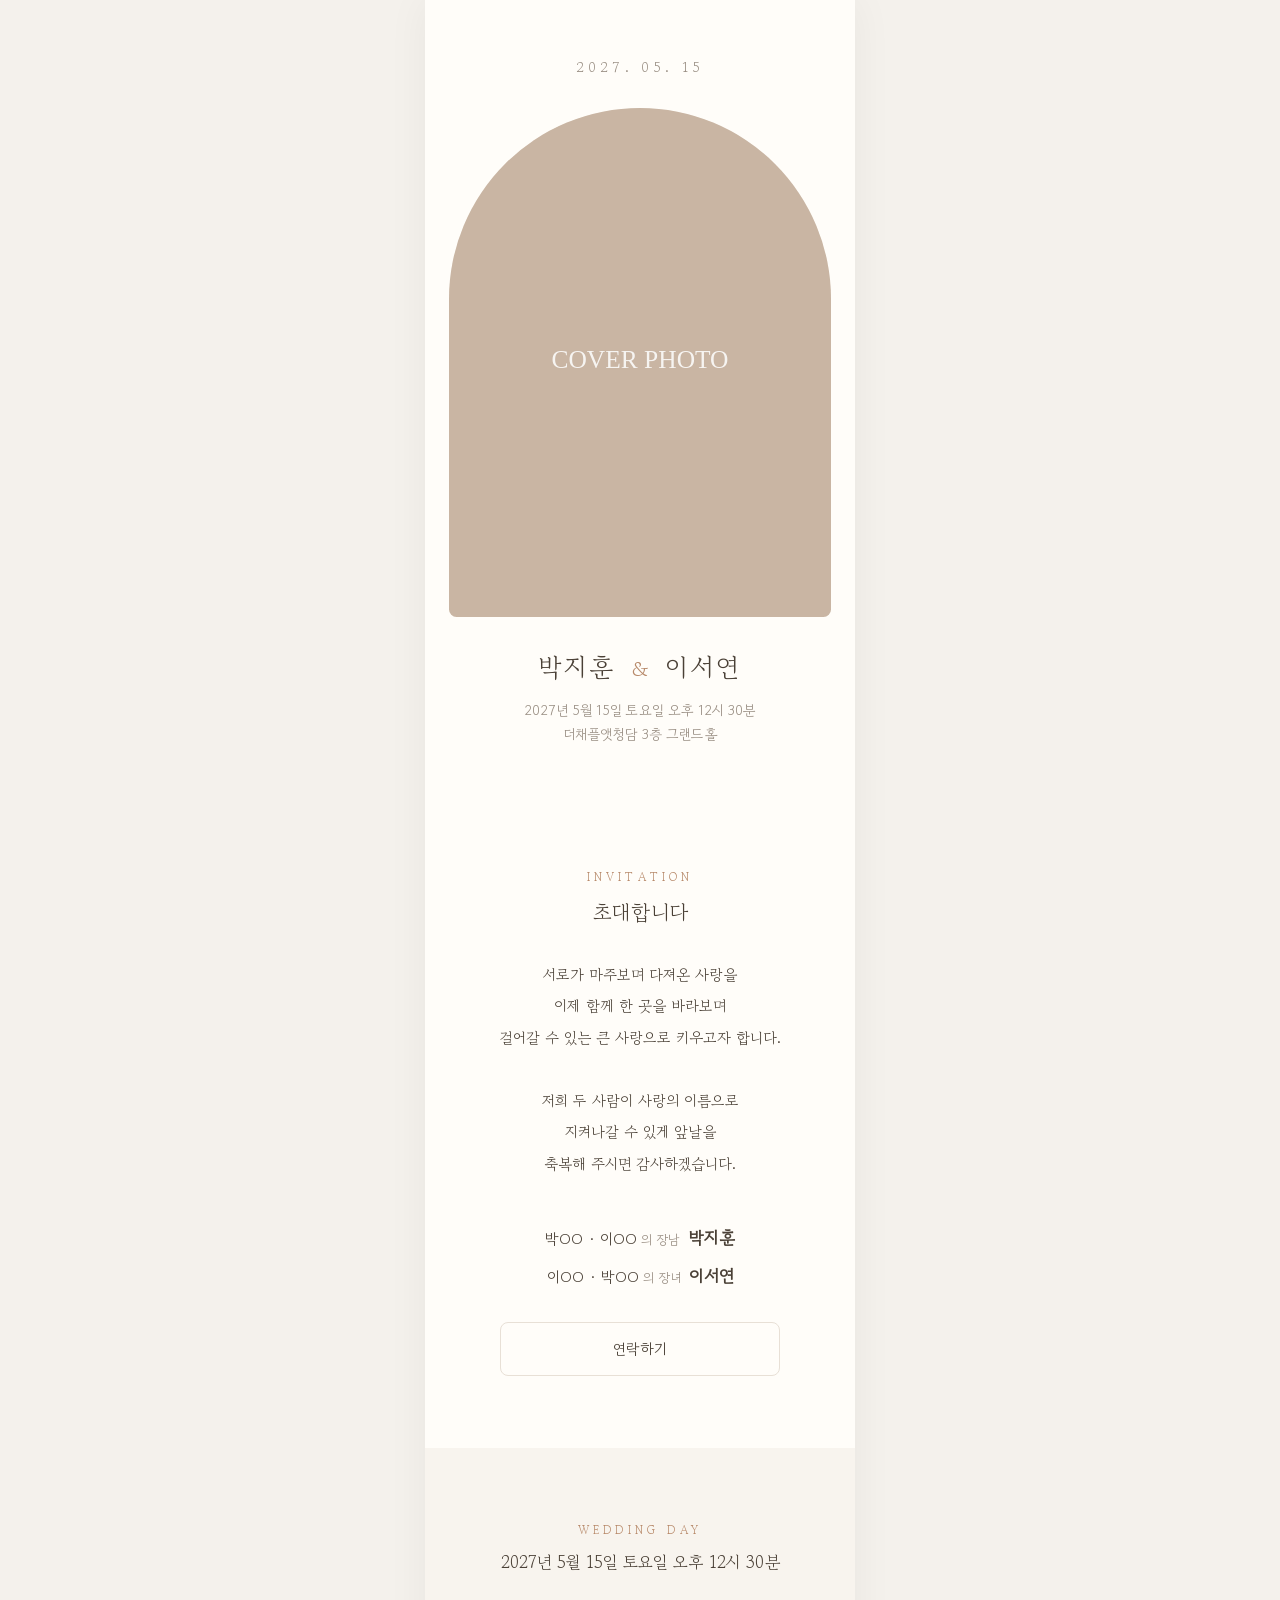
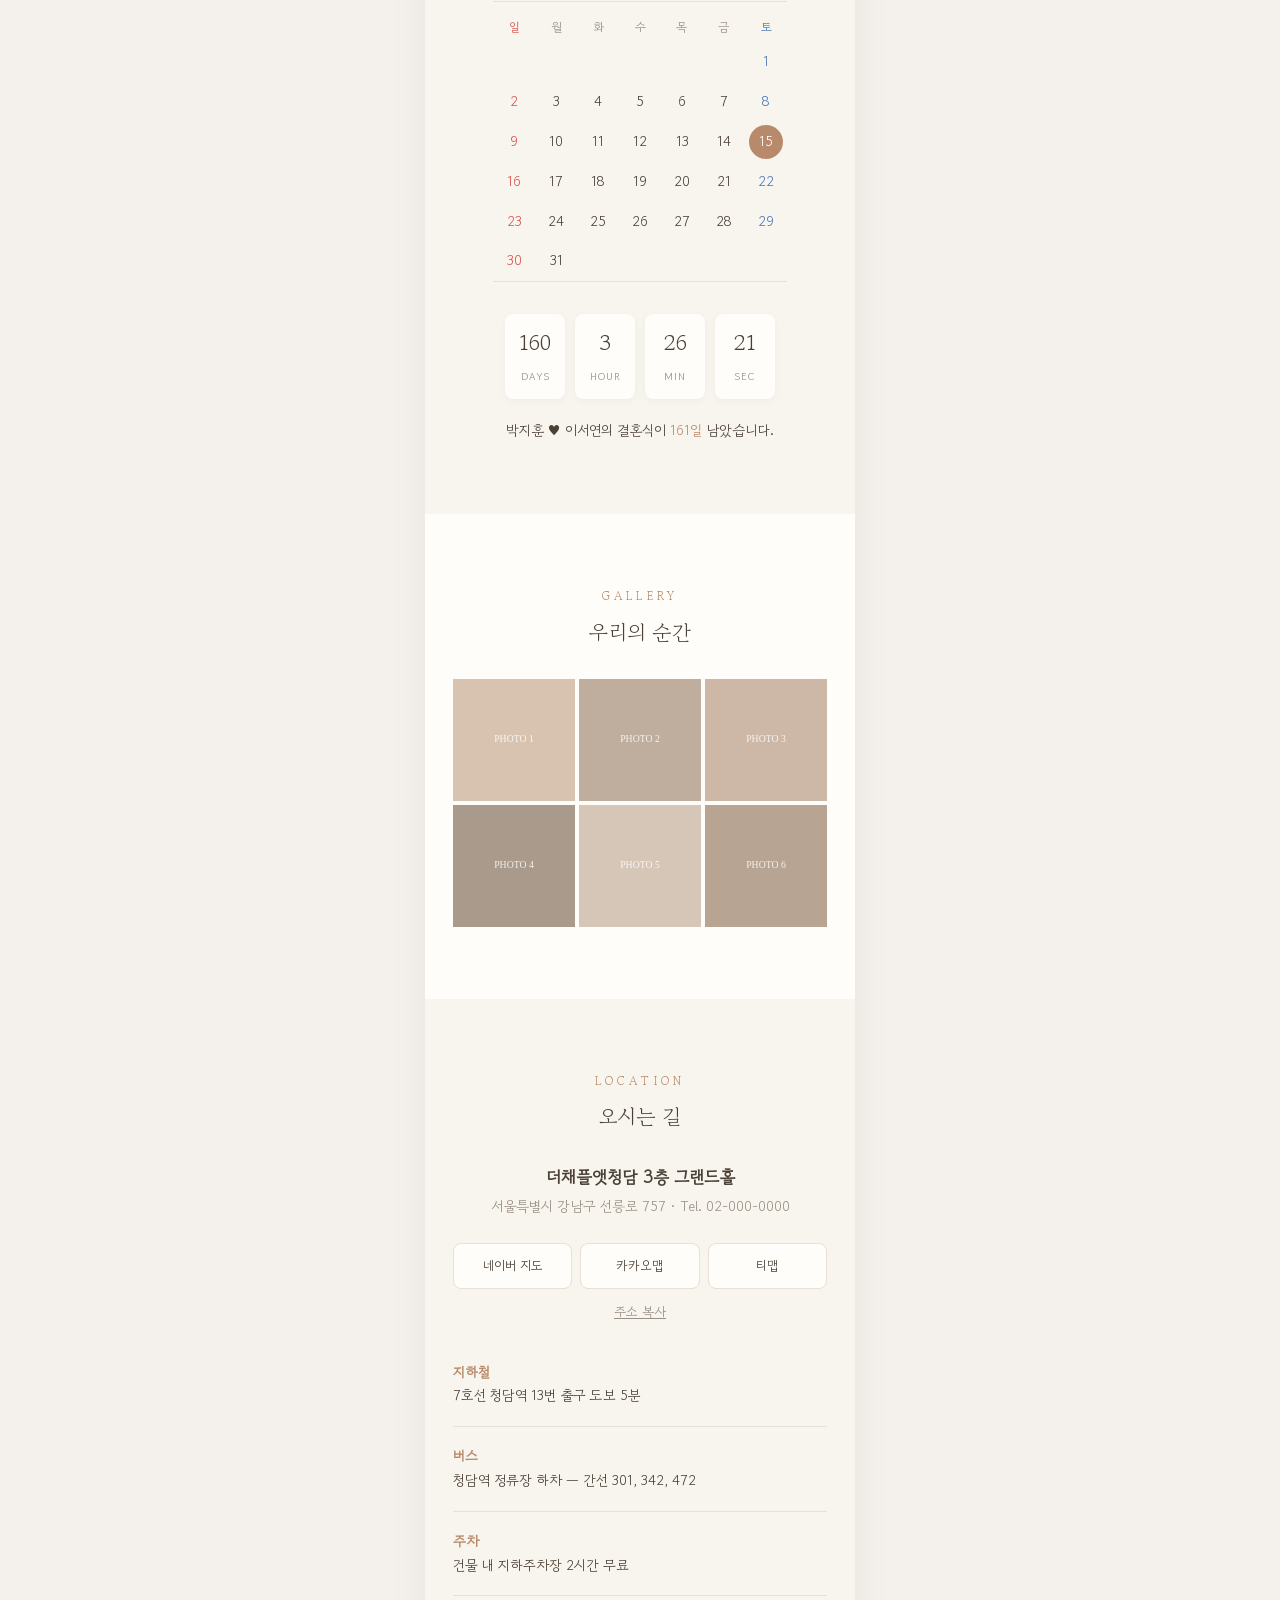
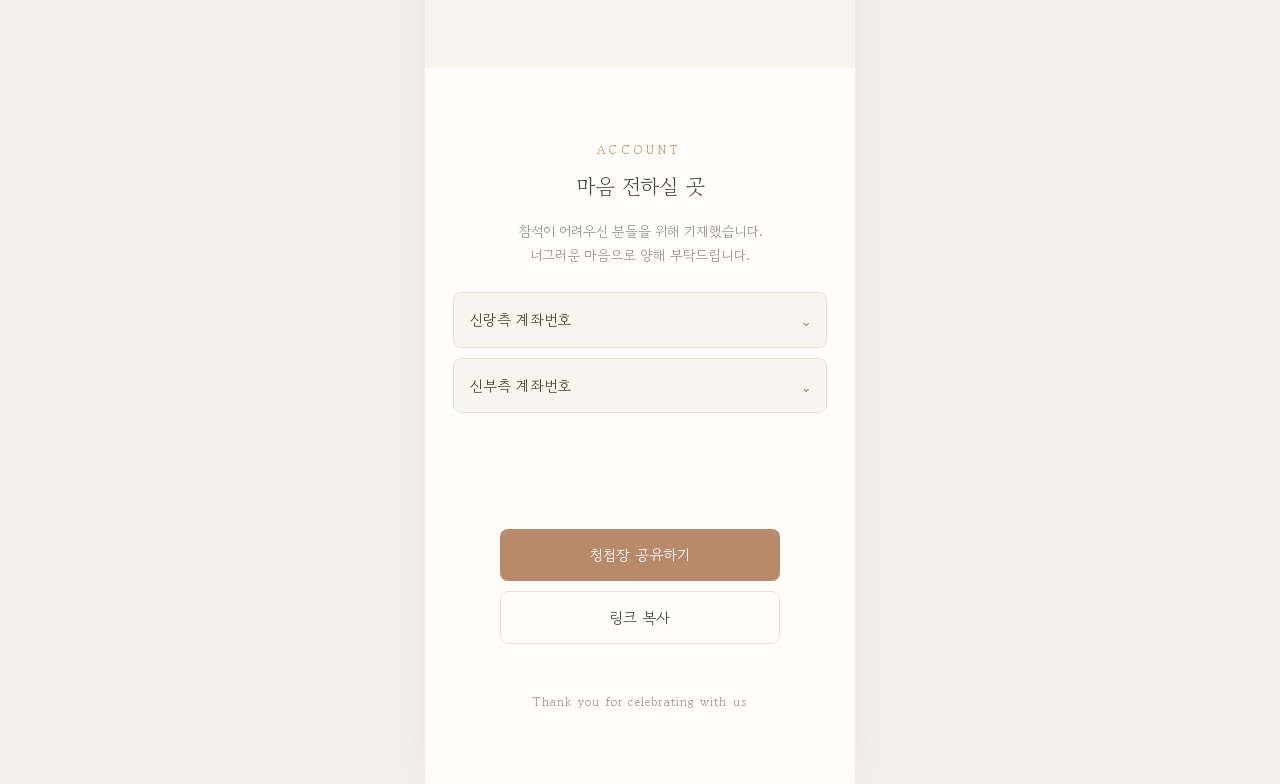
==== index.html @ acad52c6 "Add mobile wedding invitation template Static GitHub Pages site with cover, greeting, calendar/count" ====
<!doctype html>
<html lang="ko">
<head>
  <meta charset="utf-8" />
  <meta name="viewport" content="width=device-width, initial-scale=1, viewport-fit=cover" />
  <title>박지훈 ♥ 이서연 결혼합니다</title>
  <meta name="description" content="2027년 5월 15일 토요일 오후 12시 30분, 더채플앳청담" />

  <!-- 카카오톡·문자 링크 미리보기 (배포 후 og:image는 절대경로로 바꾸세요) -->
  <meta property="og:type" content="website" />
  <meta property="og:title" content="박지훈 ♥ 이서연 결혼합니다" />
  <meta property="og:description" content="2027년 5월 15일 토요일 오후 12시 30분" />
  <meta property="og:image" content="https://USERNAME.github.io/wedding-invitation/images/og.jpg" />

  <link rel="preconnect" href="https://fonts.googleapis.com" />
  <link rel="preconnect" href="https://fonts.gstatic.com" crossorigin />
  <link href="https://fonts.googleapis.com/css2?family=Gowun+Batang:wght@400;700&family=Gowun+Dodum&display=swap" rel="stylesheet" />
  <link rel="stylesheet" href="style.css" />
</head>
<body>
  <main class="card">

    <!-- 커버 -->
    <section class="cover">
      <p class="cover-date" id="coverDate"></p>
      <div class="cover-photo"><img id="coverImg" alt="커버 사진" /></div>
      <h1 class="cover-names"><span data-groom></span><i>&amp;</i><span data-bride></span></h1>
      <p class="cover-venue" id="coverVenue"></p>
    </section>

    <!-- 인사말 -->
    <section class="section fade">
      <p class="eyebrow">INVITATION</p>
      <h2 id="greetTitle"></h2>
      <p class="greeting" id="greetMsg"></p>
      <div class="parents" id="parents"></div>
      <button class="btn-outline" id="contactBtn">연락하기</button>
    </section>

    <!-- 달력 -->
    <section class="section fade alt">
      <p class="eyebrow">WEDDING DAY</p>
      <p class="date-text" id="dateText"></p>
      <table class="calendar" id="calendar"></table>
      <div class="countdown" id="countdown"></div>
      <p class="dday" id="dday"></p>
    </section>

    <!-- 갤러리 -->
    <section class="section fade">
      <p class="eyebrow">GALLERY</p>
      <h2>우리의 순간</h2>
      <div class="gallery" id="gallery"></div>
    </section>

    <!-- 오시는 길 -->
    <section class="section fade alt">
      <p class="eyebrow">LOCATION</p>
      <h2>오시는 길</h2>
      <p class="venue-name" id="venueName"></p>
      <p class="venue-addr" id="venueAddr"></p>
      <div class="map-buttons">
        <a id="naverMap" target="_blank" rel="noopener">네이버 지도</a>
        <a id="kakaoMap" target="_blank" rel="noopener">카카오맵</a>
        <a id="tmap">티맵</a>
      </div>
      <button class="btn-text" id="copyAddr">주소 복사</button>
      <dl class="transport" id="transport"></dl>
    </section>

    <!-- 마음 전하실 곳 -->
    <section class="section fade">
      <p class="eyebrow">ACCOUNT</p>
      <h2>마음 전하실 곳</h2>
      <p class="sub">참석이 어려우신 분들을 위해 기재했습니다.<br />너그러운 마음으로 양해 부탁드립니다.</p>
      <div class="accordion" id="accounts"></div>
    </section>

    <!-- 공유 -->
    <section class="section share fade">
      <button class="btn-fill" id="shareBtn">청첩장 공유하기</button>
      <button class="btn-outline" id="copyLink">링크 복사</button>
      <p class="footer">Thank you for celebrating with us</p>
    </section>
  </main>

  <!-- 라이트박스 -->
  <div class="lightbox" id="lightbox" hidden>
    <button class="lb-close" aria-label="닫기">&times;</button>
    <button class="lb-prev" aria-label="이전">&#8249;</button>
    <img alt="" />
    <button class="lb-next" aria-label="다음">&#8250;</button>
    <p class="lb-count"></p>
  </div>

  <!-- 연락하기 모달 -->
  <div class="modal" id="contactModal" hidden>
    <div class="modal-box">
      <h3>연락하기</h3>
      <div id="contactList"></div>
      <button class="btn-outline modal-close">닫기</button>
    </div>
  </div>

  <button class="bgm-btn" id="bgmBtn" hidden aria-label="배경음악">♪</button>
  <audio id="bgm" loop></audio>
  <div class="toast" id="toast"></div>

  <script src="config.js"></script>
  <script src="script.js"></script>
</body>
</html>
---- style.css ----
:root {
  --bg: #f4f1ec;
  --card: #fffdf9;
  --alt: #f8f4ee;
  --text: #4a4036;
  --muted: #9a8f84;
  --accent: #b88a6b;
  --line: #e8e0d6;
  --sun: #d9534f;
  --sat: #4a78b8;
  --serif: "Gowun Batang", serif;
  --sans: "Gowun Dodum", sans-serif;
}

* { box-sizing: border-box; margin: 0; padding: 0; }
html { -webkit-text-size-adjust: 100%; }
body {
  background: var(--bg);
  color: var(--text);
  font-family: var(--sans);
  line-height: 1.7;
  -webkit-font-smoothing: antialiased;
}
button { font: inherit; color: inherit; background: none; border: 0; cursor: pointer; }
a { color: inherit; text-decoration: none; }

.card {
  max-width: 430px;
  margin: 0 auto;
  background: var(--card);
  min-height: 100vh;
  overflow: hidden;
  box-shadow: 0 0 40px rgba(0, 0, 0, .05);
}

/* ---------- 커버 ---------- */
.cover { padding: 56px 24px 48px; text-align: center; }
.cover-date { font-family: var(--serif); letter-spacing: .3em; color: var(--muted); font-size: 14px; }
.cover-photo { margin: 28px auto; aspect-ratio: 3 / 4; border-radius: 200px 200px 8px 8px; overflow: hidden; background: var(--alt); }
.cover-photo img { width: 100%; height: 100%; object-fit: cover; display: block; }
.cover-names { font-family: var(--serif); font-weight: 400; font-size: 26px; letter-spacing: .1em; }
.cover-names i { font-style: normal; color: var(--accent); margin: 0 14px; font-size: 20px; }
.cover-venue { margin-top: 10px; color: var(--muted); font-size: 14px; }

/* ---------- 공통 섹션 ---------- */
.section { padding: 72px 28px; text-align: center; }
.section.alt { background: var(--alt); }
.eyebrow { font-family: var(--serif); color: var(--accent); letter-spacing: .35em; font-size: 12px; margin-bottom: 8px; }
.section h2 { font-family: var(--serif); font-weight: 400; font-size: 21px; margin-bottom: 28px; }
.sub { color: var(--muted); font-size: 14px; margin: -12px 0 24px; }

.fade { opacity: 0; transform: translateY(24px); transition: opacity .9s ease, transform .9s ease; }
.fade.show { opacity: 1; transform: none; }

/* ---------- 인사말 ---------- */
.greeting { font-family: var(--serif); white-space: pre-line; font-size: 15px; line-height: 2.1; }
.parents { margin: 40px 0 28px; font-size: 15px; line-height: 2.2; }
.parents b { font-weight: 700; font-size: 17px; margin-left: 4px; }
.parents span { color: var(--muted); font-size: 13px; margin: 0 4px; }

.btn-outline, .btn-fill {
  display: block; width: 100%; max-width: 280px; margin: 10px auto 0;
  padding: 13px; border-radius: 8px; font-size: 15px;
}
.btn-outline { border: 1px solid var(--line); background: var(--card); }
.btn-fill { background: var(--accent); color: #fff; }
.btn-text { margin-top: 12px; font-size: 13px; color: var(--muted); text-decoration: underline; }

/* ---------- 달력 ---------- */
.date-text { font-family: var(--serif); font-size: 17px; margin-bottom: 24px; }
.calendar { margin: 0 auto; border-collapse: collapse; border-top: 1px solid var(--line); border-bottom: 1px solid var(--line); }
.calendar th, .calendar td { width: 42px; height: 40px; font-size: 14px; font-weight: 400; }
.calendar th { color: var(--muted); font-size: 12px; padding-top: 10px; }
.calendar .sun { color: var(--sun); }
.calendar .sat { color: var(--sat); }
.calendar .day span {
  display: inline-flex; align-items: center; justify-content: center;
  width: 34px; height: 34px; border-radius: 50%;
  background: var(--accent); color: #fff;
}
.countdown { display: flex; justify-content: center; gap: 10px; margin-top: 32px; }
.countdown div { background: var(--card); border-radius: 8px; padding: 10px 0; width: 60px; box-shadow: 0 2px 8px rgba(0,0,0,.04); }
.countdown b { display: block; font-family: var(--serif); font-size: 22px; font-weight: 400; }
.countdown small { font-size: 10px; color: var(--muted); letter-spacing: .1em; }
.dday { margin-top: 20px; font-size: 14px; }
.dday em { font-style: normal; color: var(--accent); }

/* ---------- 갤러리 ---------- */
.gallery { display: grid; grid-template-columns: repeat(3, 1fr); gap: 4px; }
.gallery button { aspect-ratio: 1; overflow: hidden; background: var(--alt); }
.gallery img { width: 100%; height: 100%; object-fit: cover; display: block; transition: transform .4s; }
.gallery button:active img { transform: scale(1.05); }

.lightbox {
  position: fixed; inset: 0; z-index: 50; background: rgba(0, 0, 0, .92);
  display: flex; align-items: center; justify-content: center; touch-action: pan-y;
}
.lightbox[hidden] { display: none; }
.lightbox img { max-width: 100%; max-height: 82vh; object-fit: contain; user-select: none; }
.lightbox button { position: absolute; color: #fff; font-size: 34px; padding: 12px 16px; }
.lb-close { top: 8px; right: 6px; }
.lb-prev { left: 0; }
.lb-next { right: 0; }
.lb-count { position: absolute; bottom: 24px; color: #ccc; font-size: 13px; }

/* ---------- 오시는 길 ---------- */
.venue-name { font-size: 17px; font-weight: 700; }
.venue-addr { color: var(--muted); font-size: 14px; margin-top: 4px; }
.map-buttons { display: grid; grid-template-columns: repeat(3, 1fr); gap: 8px; margin-top: 24px; }
.map-buttons a { padding: 11px 0; font-size: 13px; background: var(--card); border: 1px solid var(--line); border-radius: 8px; }
.transport { text-align: left; margin-top: 36px; }
.transport dt { font-weight: 700; font-size: 14px; color: var(--accent); margin-top: 18px; }
.transport dd { font-size: 14px; padding-bottom: 18px; border-bottom: 1px solid var(--line); }

/* ---------- 계좌 ---------- */
.accordion { text-align: left; }
.acc-item { border: 1px solid var(--line); border-radius: 8px; margin-bottom: 10px; overflow: hidden; }
.acc-head { width: 100%; display: flex; justify-content: space-between; padding: 14px 16px; background: var(--alt); font-size: 15px; }
.acc-head::after { content: "⌄"; transition: transform .3s; }
.acc-item.open .acc-head::after { transform: rotate(180deg); }
.acc-body { max-height: 0; transition: max-height .35s ease; overflow: hidden; }
.acc-row { display: flex; justify-content: space-between; align-items: center; padding: 14px 16px; border-top: 1px solid var(--line); font-size: 14px; }
.acc-row small { display: block; color: var(--muted); font-size: 12px; }
.acc-row button { border: 1px solid var(--line); border-radius: 6px; padding: 5px 10px; font-size: 12px; flex-shrink: 0; }

/* ---------- 공유 / 푸터 ---------- */
.share { padding-top: 24px; }
.footer { margin-top: 48px; font-family: var(--serif); color: var(--muted); font-size: 12px; letter-spacing: .1em; }

/* ---------- 모달 / 토스트 / BGM ---------- */
.modal { position: fixed; inset: 0; z-index: 40; background: rgba(0,0,0,.4); display: flex; align-items: center; justify-content: center; padding: 16px; }
.modal[hidden] { display: none; }
.modal-box { background: var(--card); border-radius: 12px; padding: 28px 24px; width: 100%; max-width: 360px; text-align: center; }
.modal-box h3 { font-family: var(--serif); font-weight: 400; margin-bottom: 16px; }
.contact-row { display: flex; justify-content: space-between; align-items: center; padding: 12px 0; border-bottom: 1px solid var(--line); font-size: 14px; }
.contact-row a { margin-left: 12px; font-size: 18px; }

.toast {
  position: fixed; left: 50%; bottom: 40px; transform: translate(-50%, 20px);
  background: rgba(40, 34, 28, .9); color: #fff; padding: 10px 18px; border-radius: 20px;
  font-size: 13px; opacity: 0; pointer-events: none; transition: .3s; z-index: 60;
}
.toast.show { opacity: 1; transform: translate(-50%, 0); }

.bgm-btn {
  position: fixed; top: 14px; right: max(14px, calc(50% - 201px)); z-index: 30;
  width: 36px; height: 36px; border-radius: 50%; background: rgba(255,255,255,.85);
  box-shadow: 0 2px 8px rgba(0,0,0,.1); color: var(--accent);
}
.bgm-btn.playing { animation: spin 3s linear infinite; }
@keyframes spin { to { transform: rotate(360deg); } }
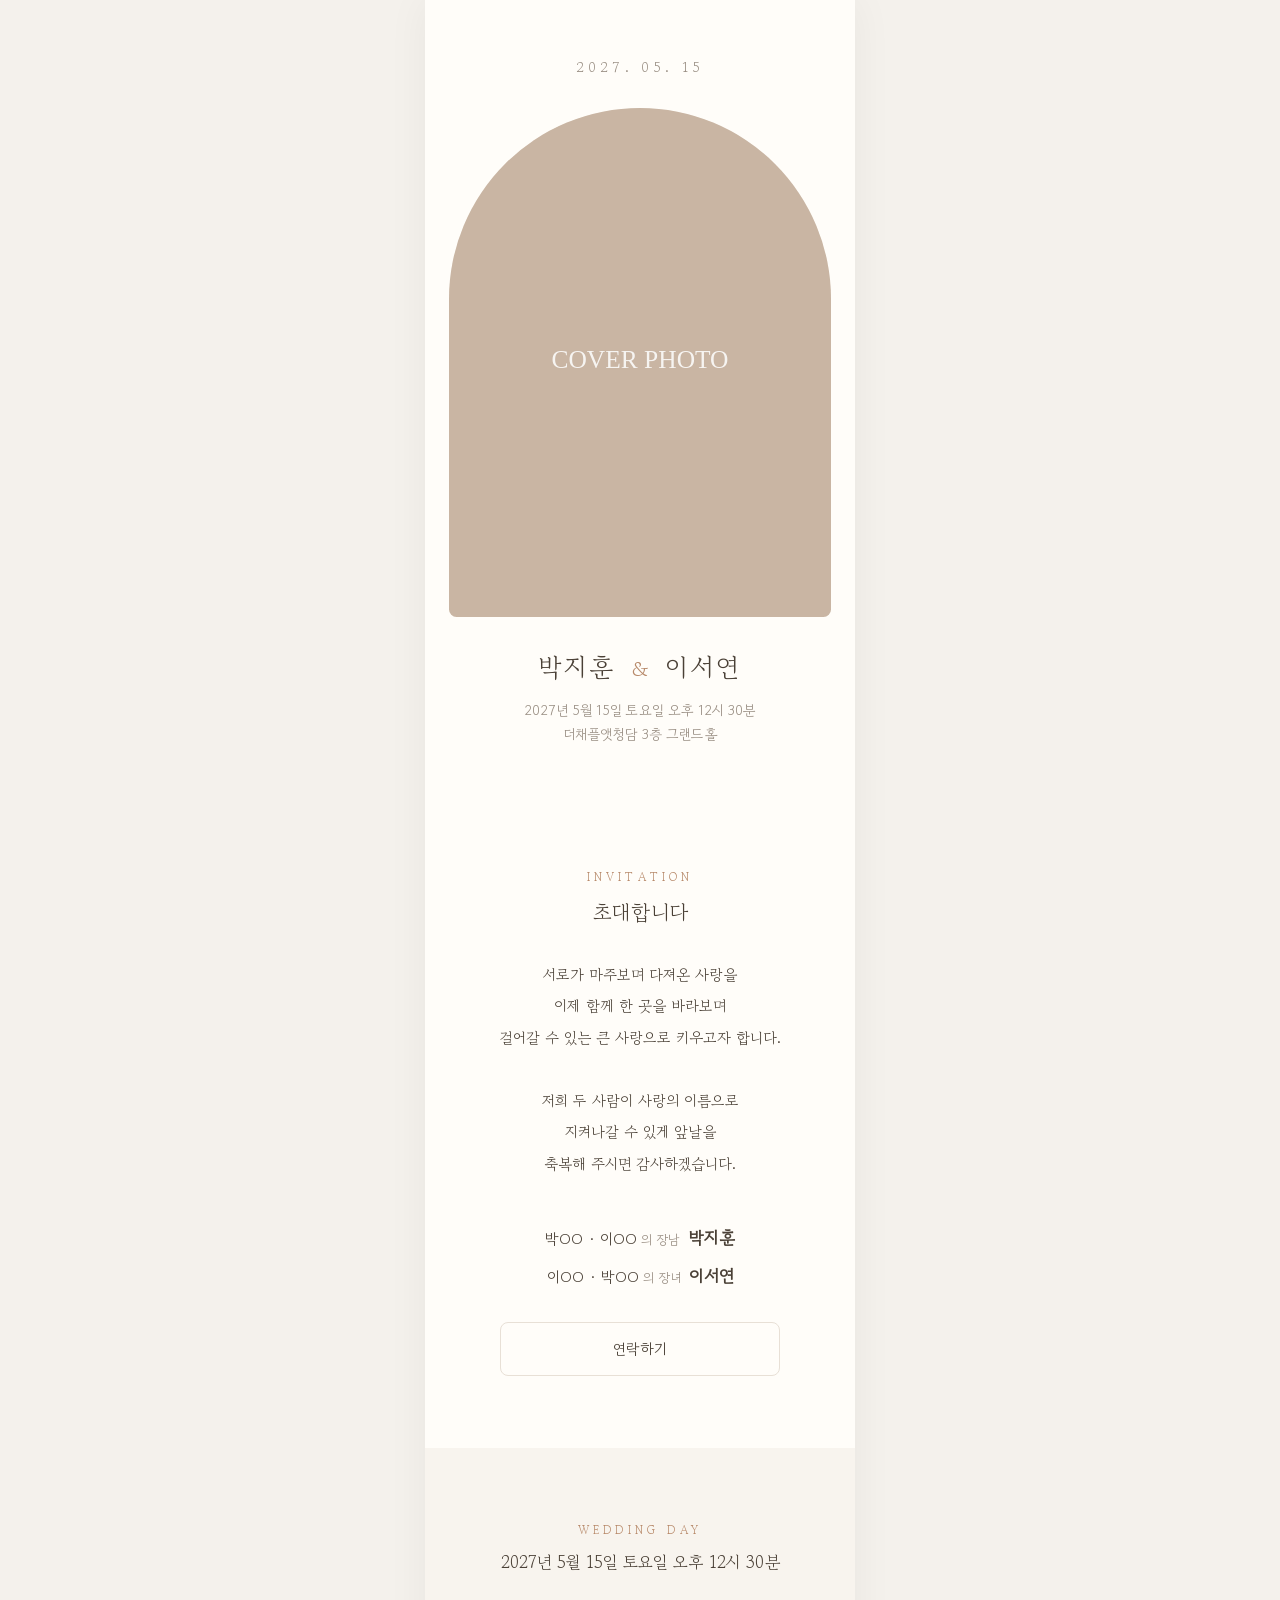
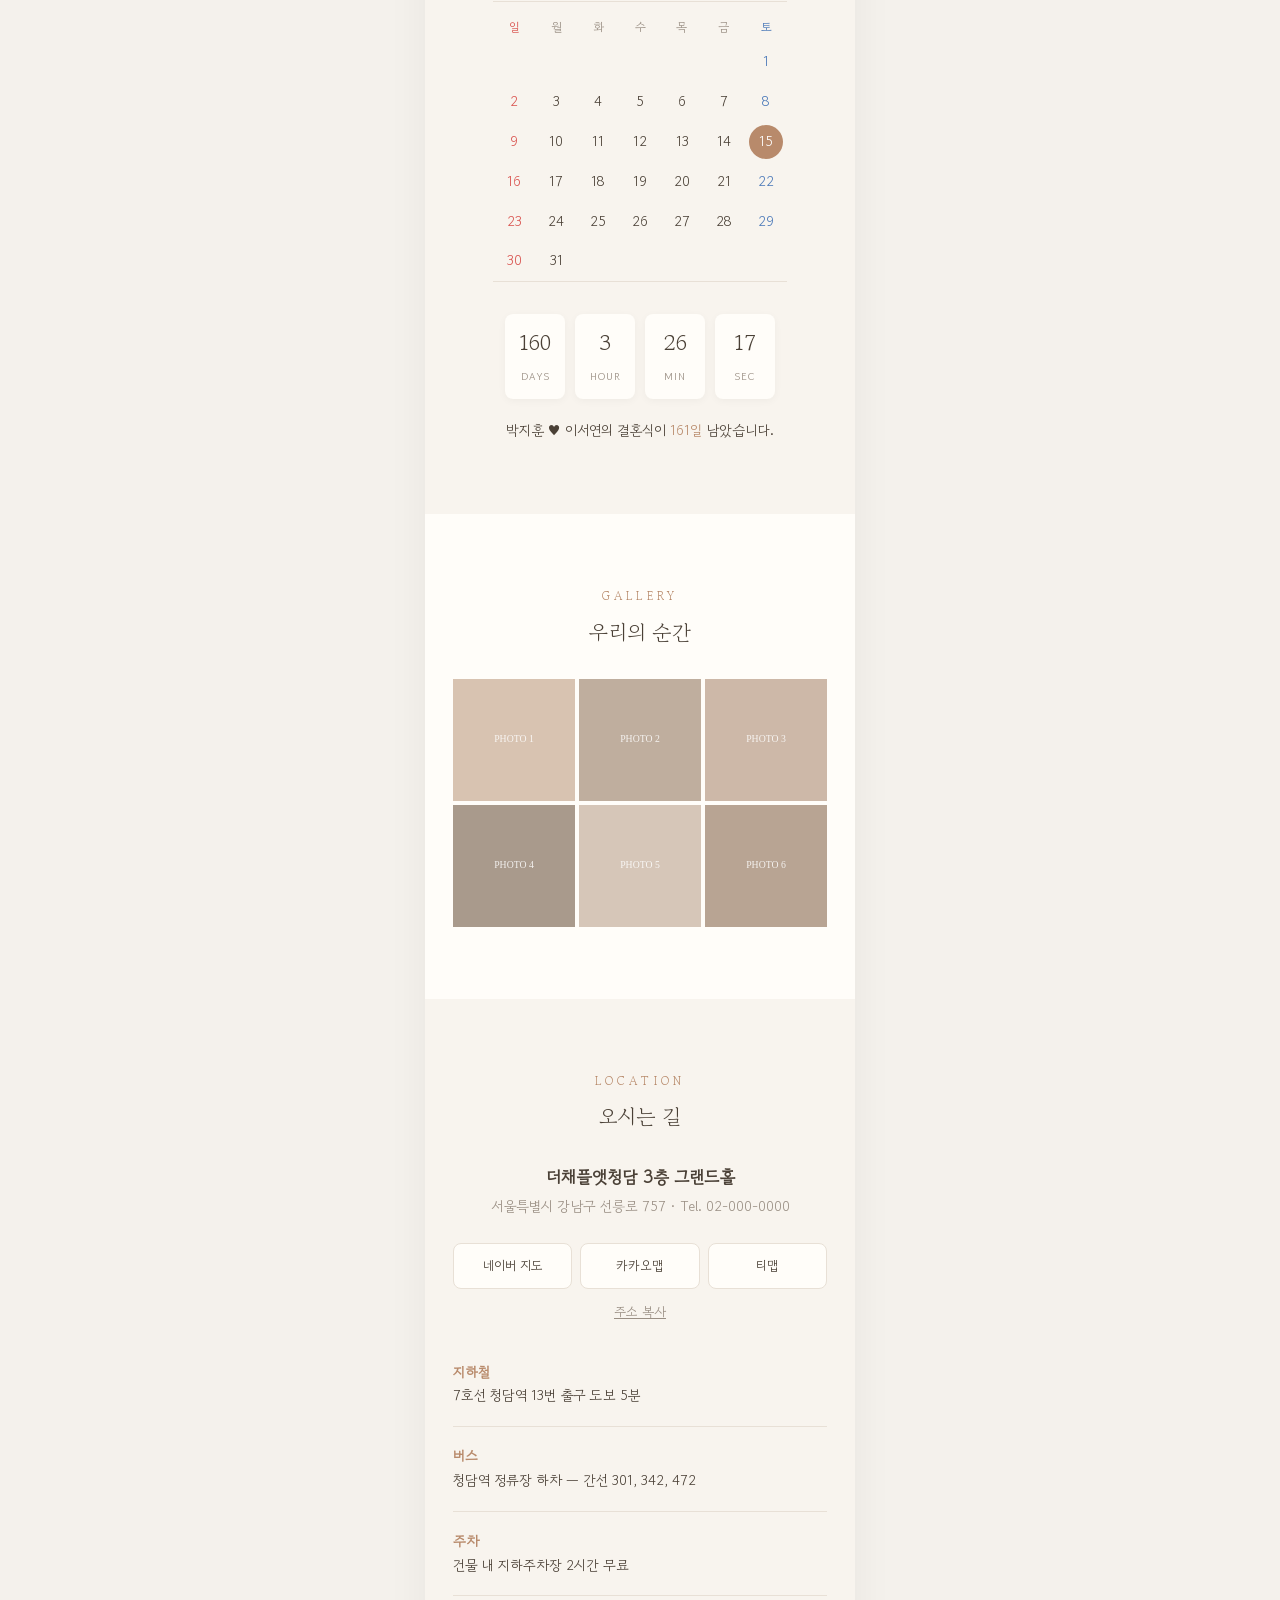
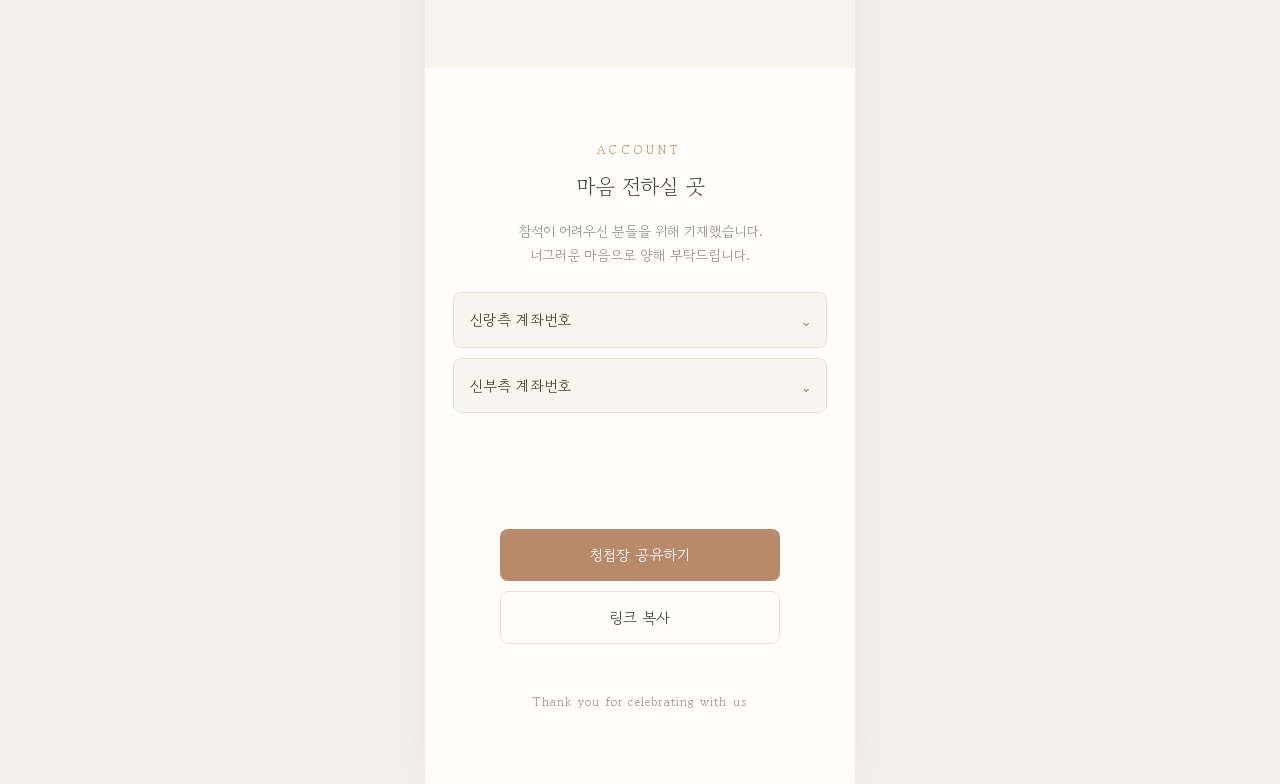
==== commit 9460fb3e: "Point share preview URLs at junkth02.github.io/wed Co-Authored-By: Claude Opus 5.5 <noreply@anthropi" ====
--- a/index.html
+++ b/index.html
@@ -10,7 +10,8 @@
   <meta property="og:type" content="website" />
   <meta property="og:title" content="박지훈 ♥ 이서연 결혼합니다" />
   <meta property="og:description" content="2027년 5월 15일 토요일 오후 12시 30분" />
-  <meta property="og:image" content="https://USERNAME.github.io/wedding-invitation/images/og.jpg" />
+  <meta property="og:image" content="https://junkth02.github.io/wed/images/og.jpg" />
+  <meta property="og:url" content="https://junkth02.github.io/wed/" />
 
   <link rel="preconnect" href="https://fonts.googleapis.com" />
   <link rel="preconnect" href="https://fonts.gstatic.com" crossorigin />
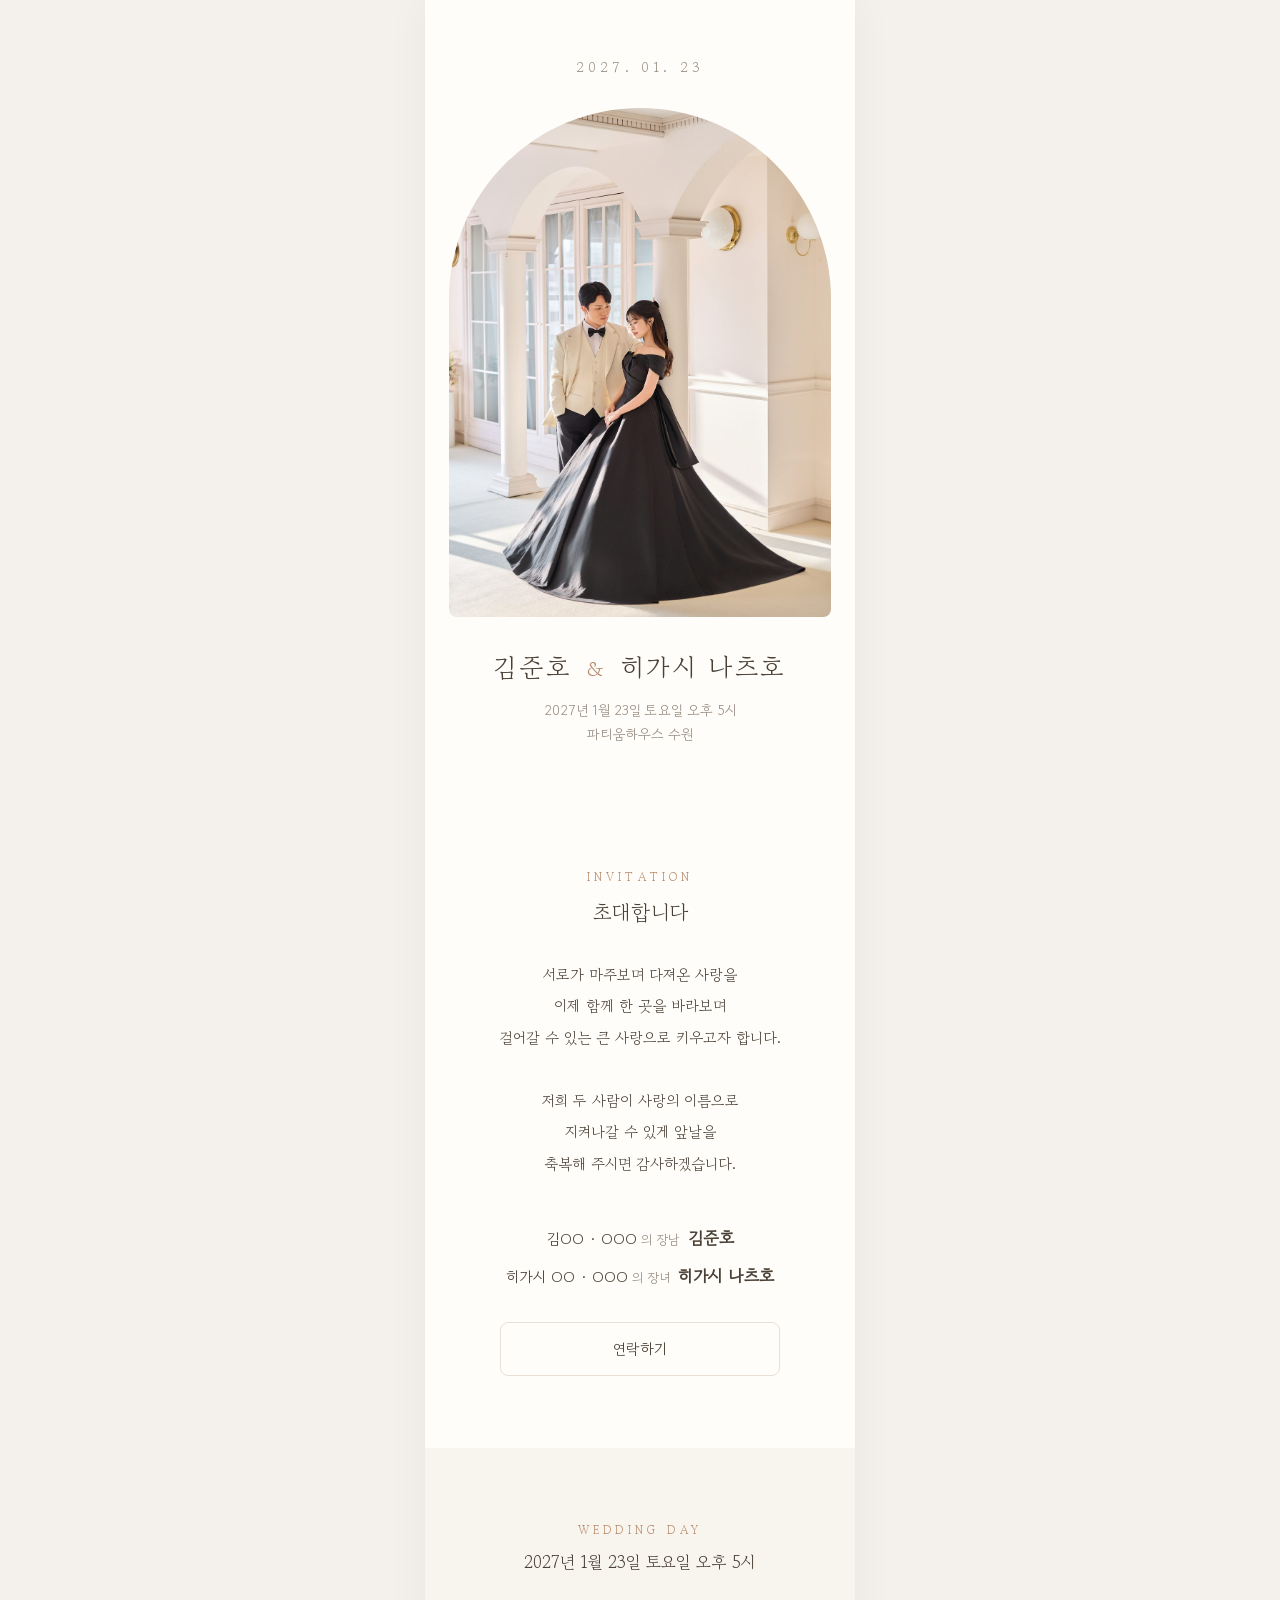
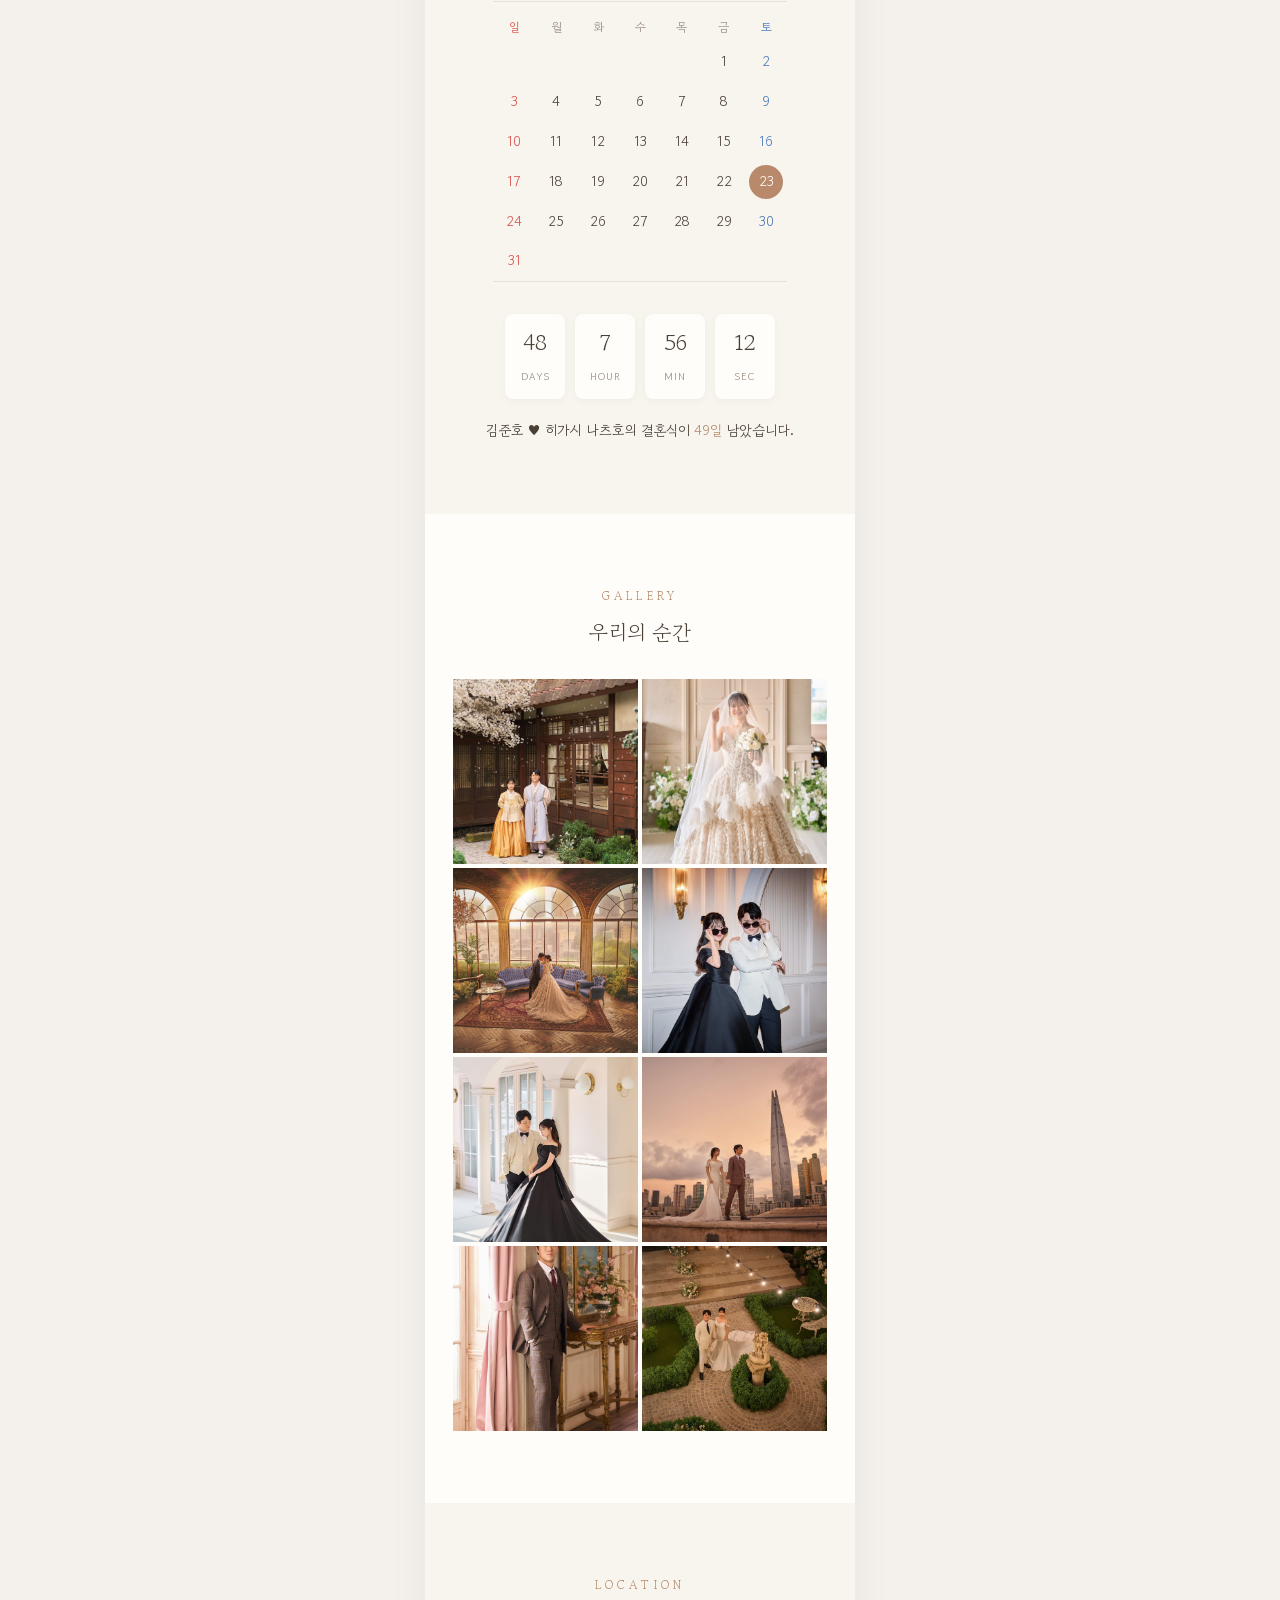
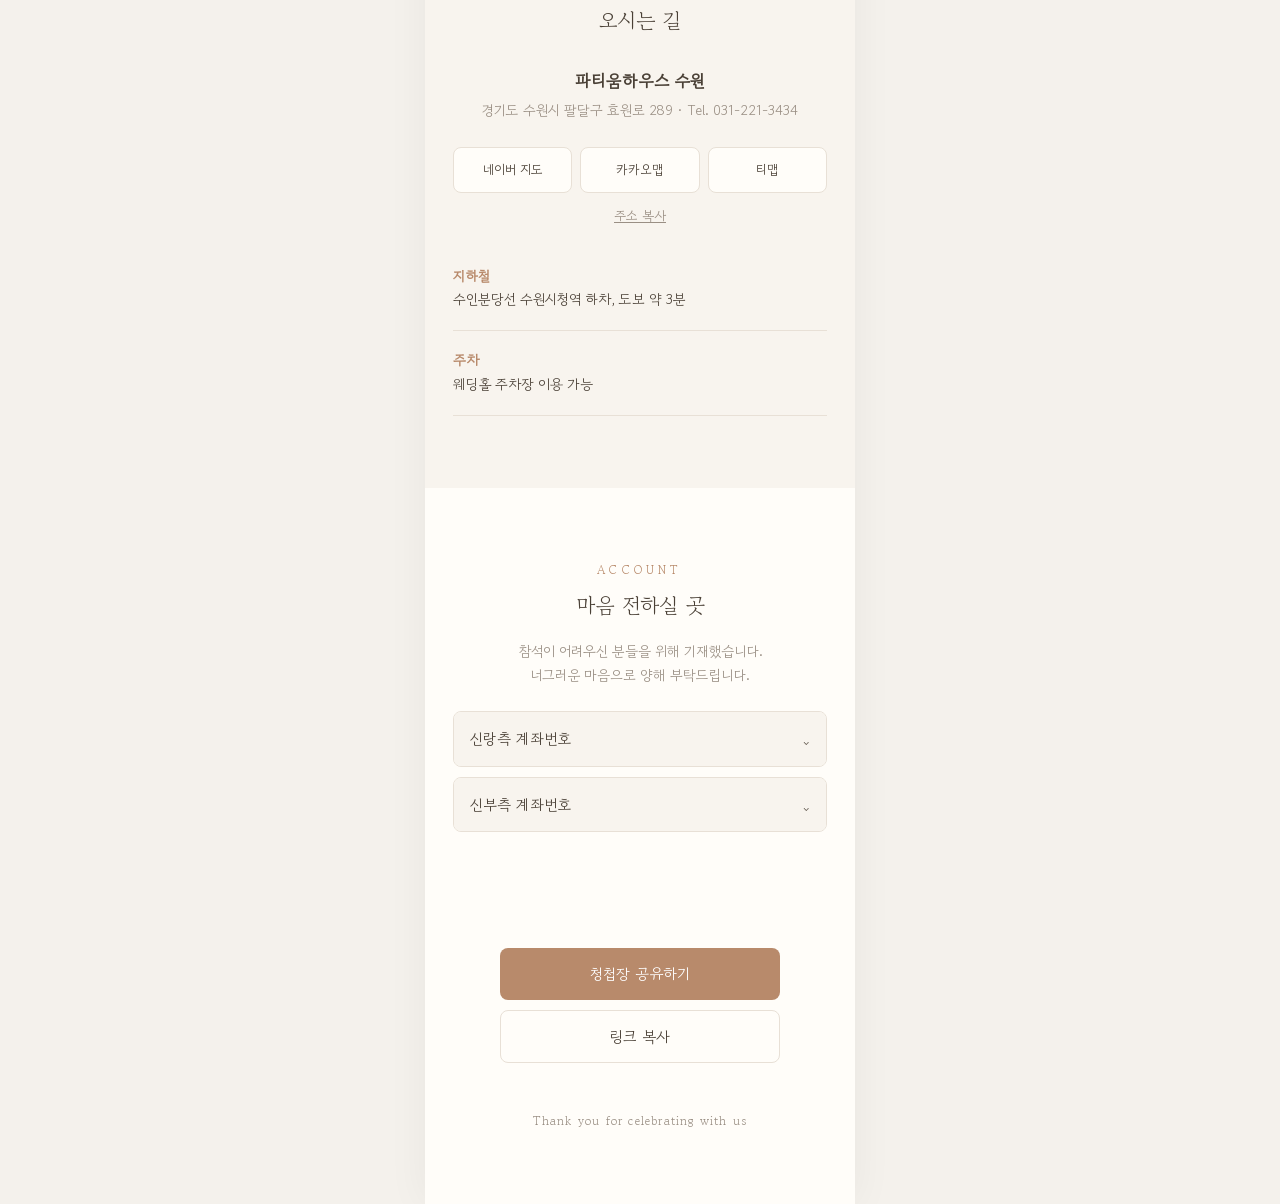
==== commit f4553b71: "Fill in wedding details and real photos Names, 2027-01-23 17:00 at 파티움하우스 수원, web-sized gallery phot" ====
--- a/index.html
+++ b/index.html
@@ -3,13 +3,13 @@
 <head>
   <meta charset="utf-8" />
   <meta name="viewport" content="width=device-width, initial-scale=1, viewport-fit=cover" />
-  <title>박지훈 ♥ 이서연 결혼합니다</title>
-  <meta name="description" content="2027년 5월 15일 토요일 오후 12시 30분, 더채플앳청담" />
+  <title>김준호 ♥ 히가시 나츠호 결혼합니다</title>
+  <meta name="description" content="2027년 1월 23일 토요일 오후 5시, 파티움하우스 수원" />
 
   <!-- 카카오톡·문자 링크 미리보기 (배포 후 og:image는 절대경로로 바꾸세요) -->
   <meta property="og:type" content="website" />
-  <meta property="og:title" content="박지훈 ♥ 이서연 결혼합니다" />
-  <meta property="og:description" content="2027년 5월 15일 토요일 오후 12시 30분" />
+  <meta property="og:title" content="김준호 ♥ 히가시 나츠호 결혼합니다" />
+  <meta property="og:description" content="2027년 1월 23일 토요일 오후 5시" />
   <meta property="og:image" content="https://junkth02.github.io/wed/images/og.jpg" />
   <meta property="og:url" content="https://junkth02.github.io/wed/" />
 
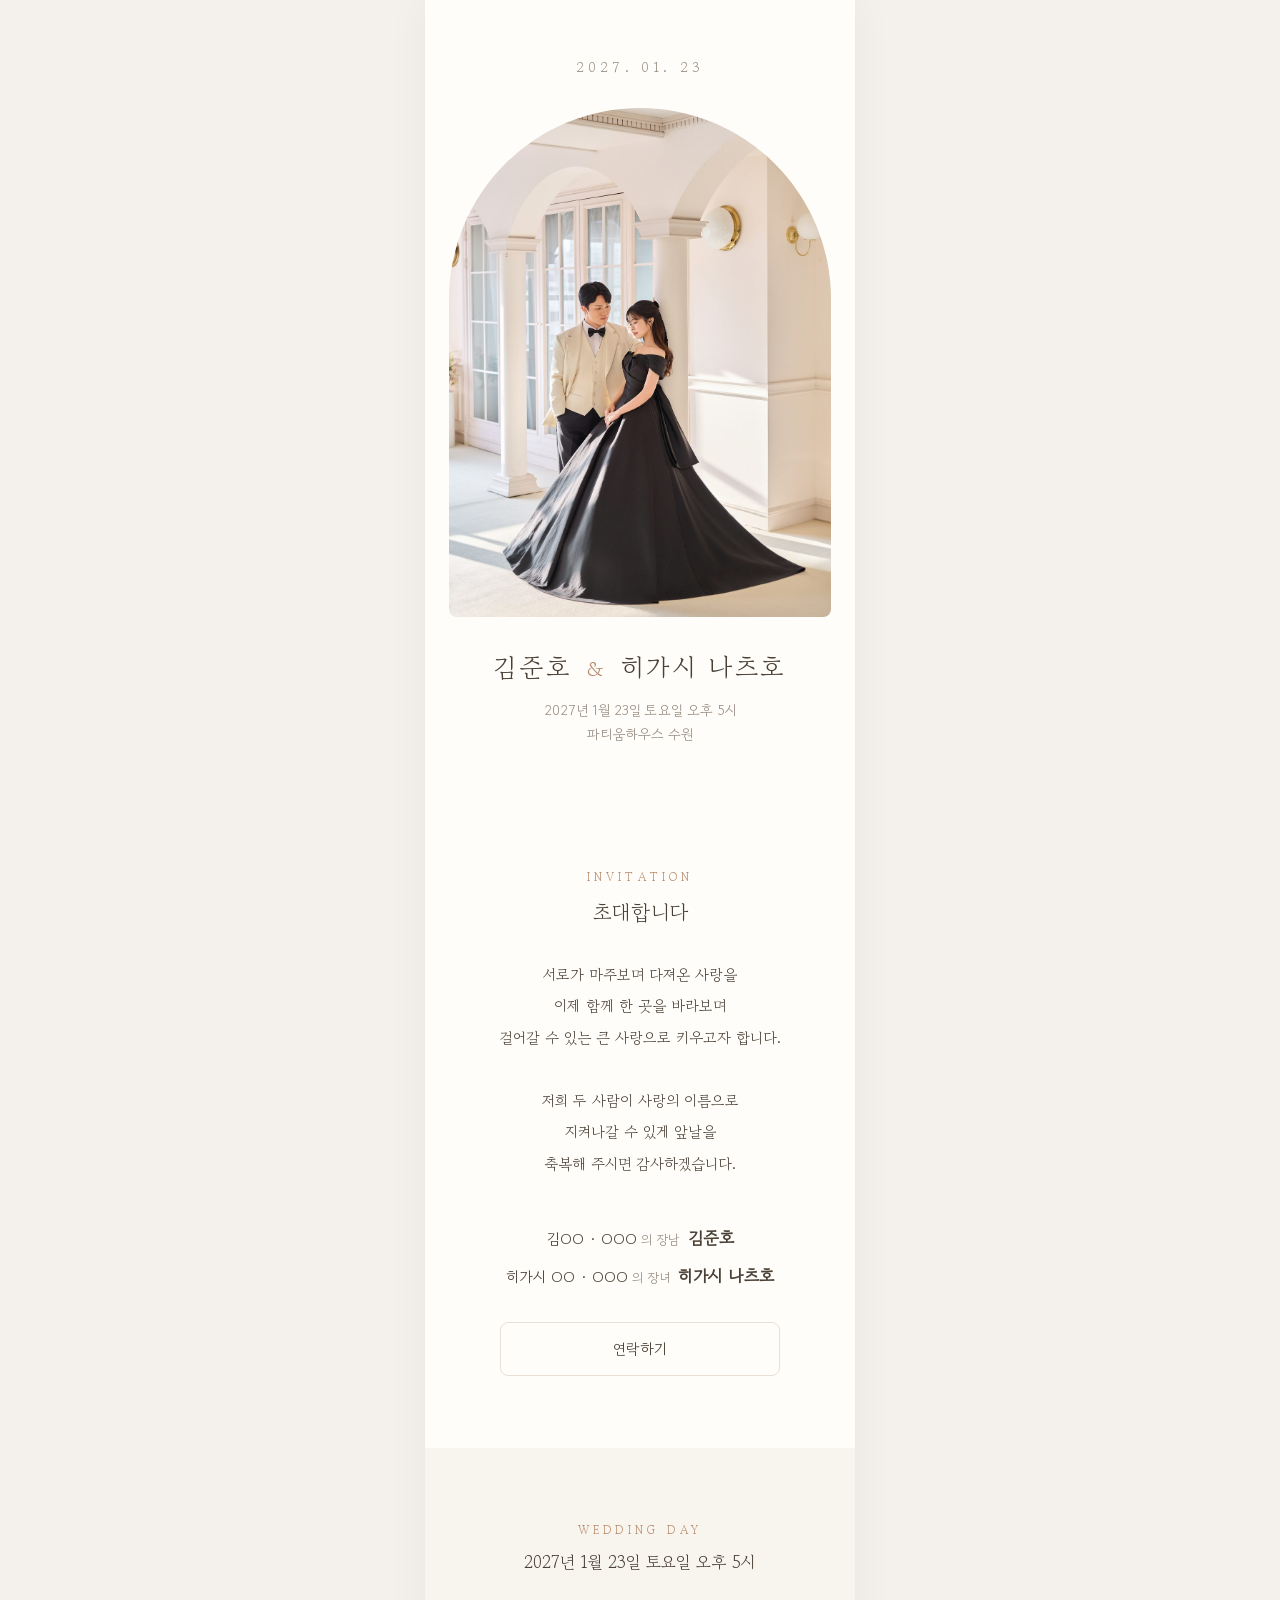
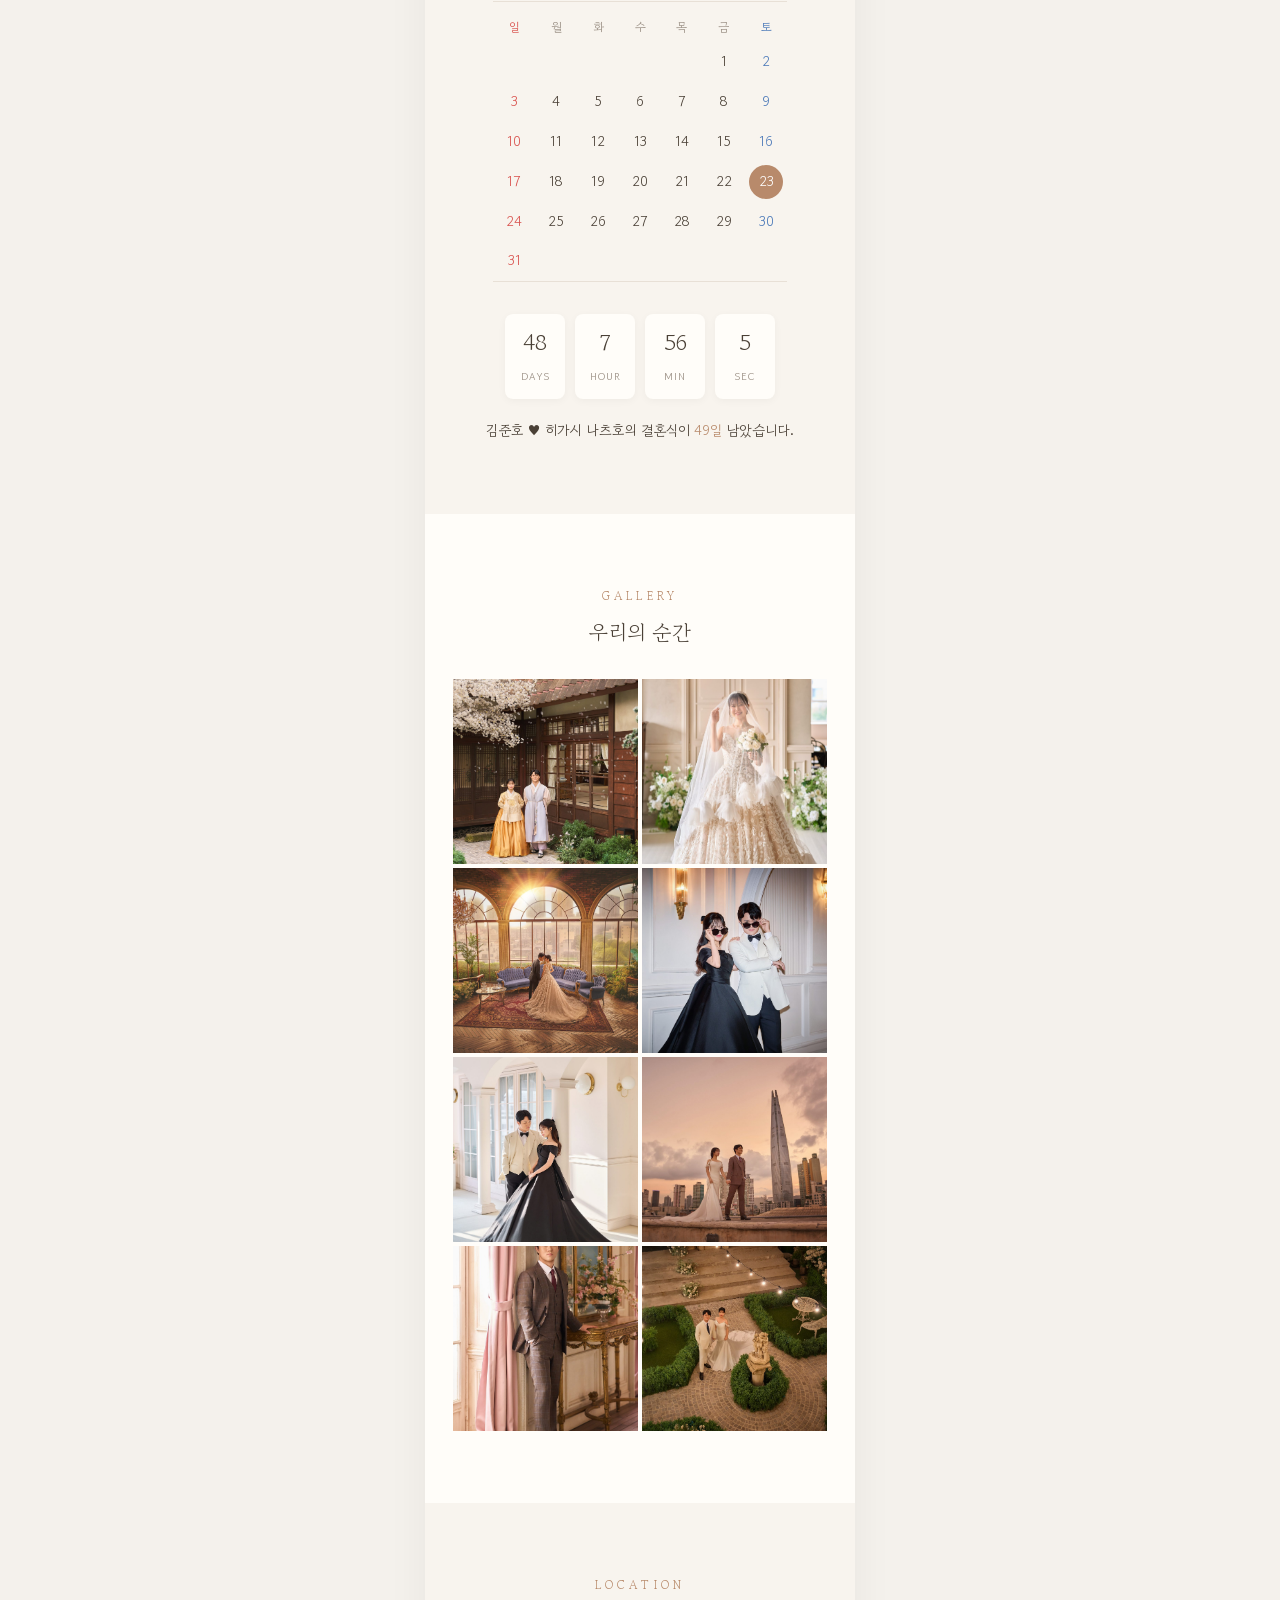
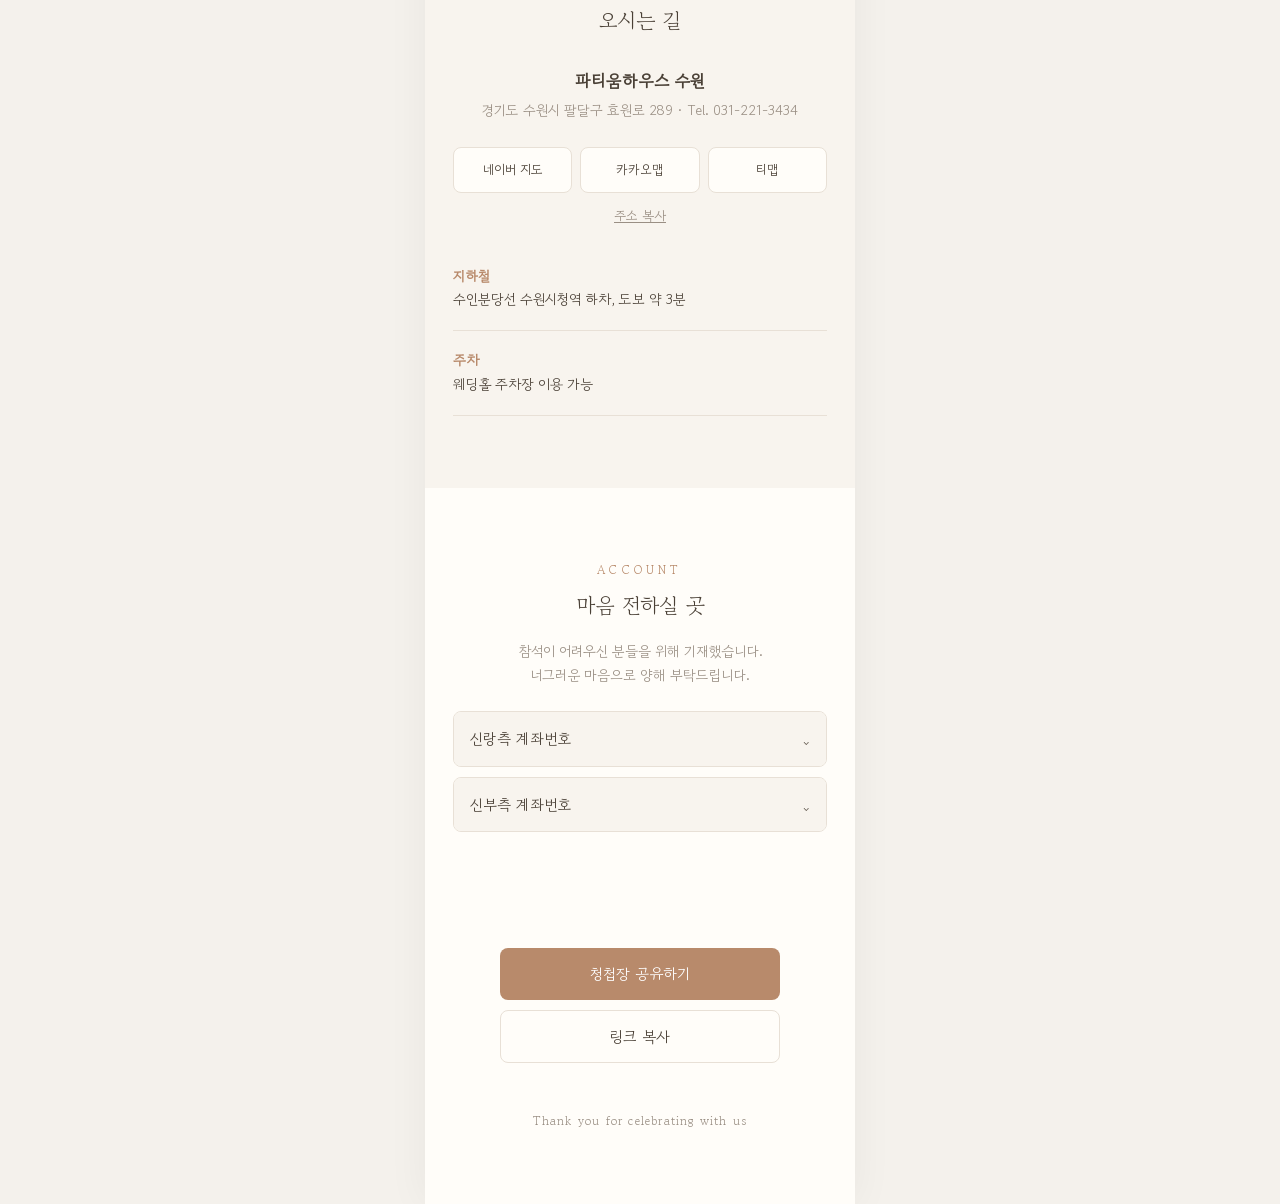
==== commit 9cfb895c: "Add Japanese invitation at /jp/ Language-aware script driven by <html lang>, Japanese overrides in c" ====
--- a/index.html
+++ b/index.html
@@ -16,7 +16,7 @@
   <link rel="preconnect" href="https://fonts.googleapis.com" />
   <link rel="preconnect" href="https://fonts.gstatic.com" crossorigin />
   <link href="https://fonts.googleapis.com/css2?family=Gowun+Batang:wght@400;700&family=Gowun+Dodum&display=swap" rel="stylesheet" />
-  <link rel="stylesheet" href="style.css" />
+  <link rel="stylesheet" href="style.css?v=5" />
 </head>
 <body>
   <main class="card">
@@ -61,9 +61,9 @@
       <p class="venue-name" id="venueName"></p>
       <p class="venue-addr" id="venueAddr"></p>
       <div class="map-buttons">
-        <a id="naverMap" target="_blank" rel="noopener">네이버 지도</a>
-        <a id="kakaoMap" target="_blank" rel="noopener">카카오맵</a>
-        <a id="tmap">티맵</a>
+        <a data-map="naver" target="_blank" rel="noopener">네이버 지도</a>
+        <a data-map="kakao" target="_blank" rel="noopener">카카오맵</a>
+        <a data-map="tmap">티맵</a>
       </div>
       <button class="btn-text" id="copyAddr">주소 복사</button>
       <dl class="transport" id="transport"></dl>
@@ -107,7 +107,7 @@
   <audio id="bgm" loop></audio>
   <div class="toast" id="toast"></div>
 
-  <script src="config.js"></script>
-  <script src="script.js"></script>
+  <script src="config.js?v=5"></script>
+  <script src="script.js?v=5"></script>
 </body>
 </html>
--- a/style.css
+++ b/style.css
@@ -149,3 +149,11 @@
 }
 .bgm-btn.playing { animation: spin 3s linear infinite; }
 @keyframes spin { to { transform: rotate(360deg); } }
+
+/* ---------- 일본어판 ---------- */
+html[lang="ja"] {
+  --serif: "Zen Old Mincho", "Gowun Batang", serif;
+  --sans: "Zen Kaku Gothic New", "Gowun Dodum", sans-serif;
+}
+html[lang="ja"] .cover-names { font-size: 22px; letter-spacing: .05em; }
+.cover-names span { white-space: nowrap; }
